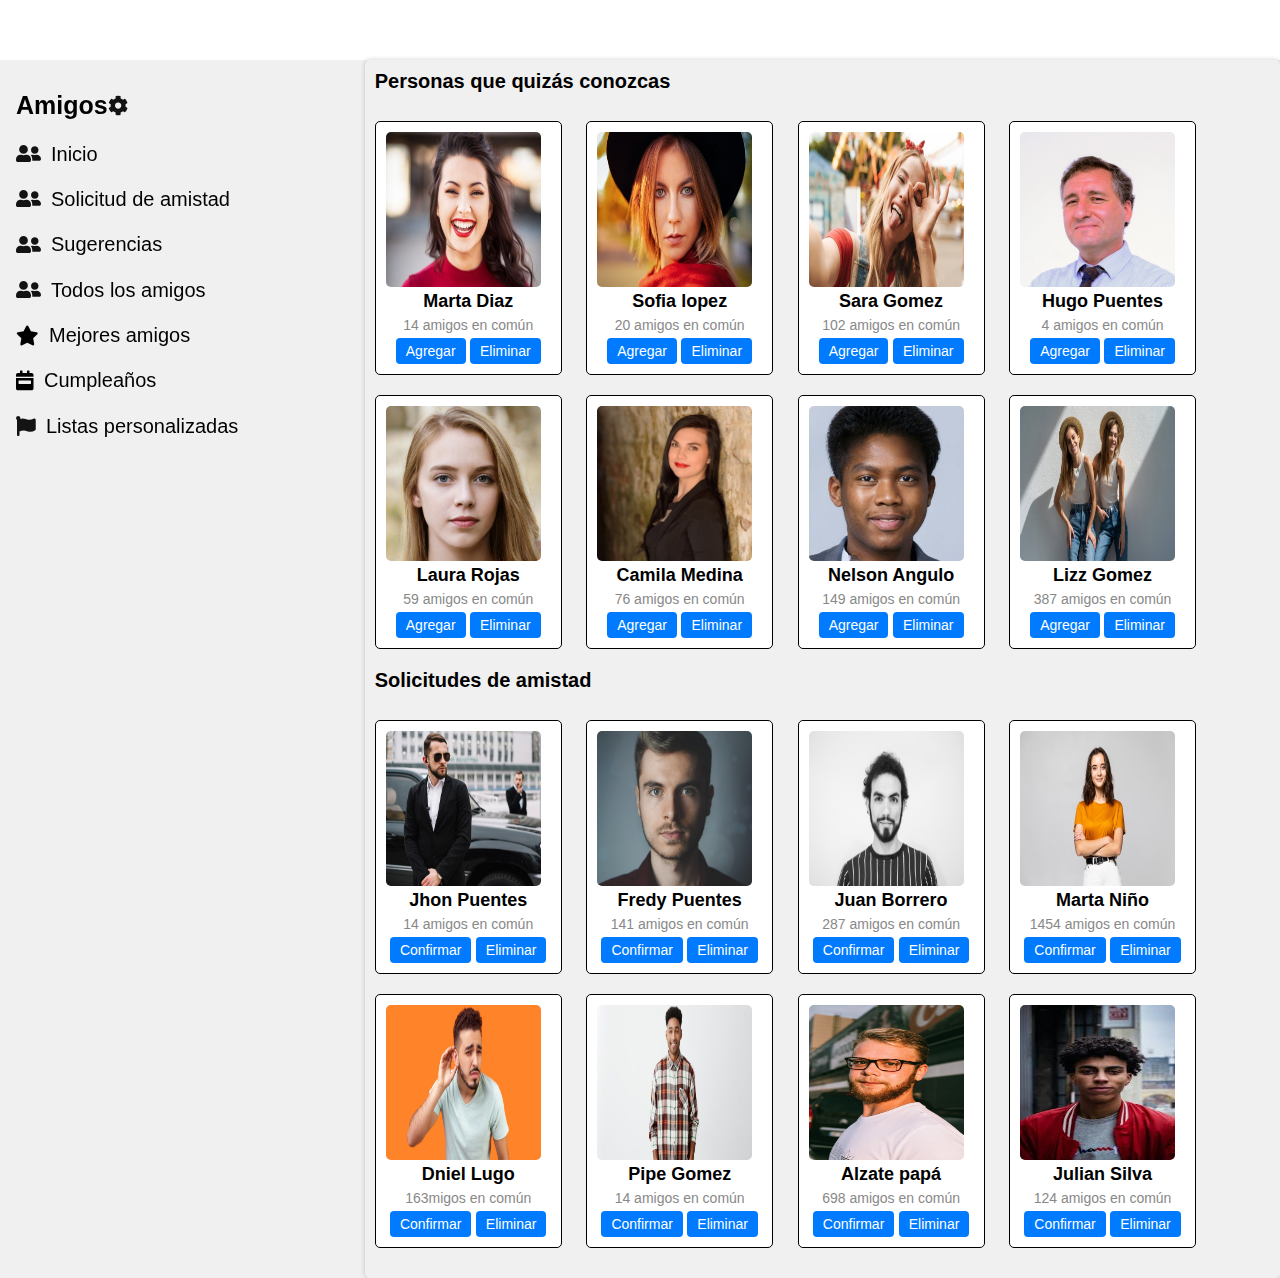
==== amigos.html @ 5ee20a71 "Store" ====
<!DOCTYPE html>
<html lang="en">
    
    <head>
        <meta charset="UTF-8">
        <meta http-equiv="X-UA-Compatible" content="IE=edge">
        <meta name="viewport" content="width=device-width, initial-scale=1.0">
        <link rel="shortcut icon" href="./images/logoFace.png" type="image/x-icon">
        <link rel="stylesheet" href="https://cdnjs.cloudflare.com/ajax/libs/font-awesome/5.15.4/css/all.min.css"
            integrity="sha512-1ycn6IcaQQ40/MKBW2W4Rhis/DbILU74C1vSrLJxCq57o941Ym01SwNsOMqvEBFlcgUa6xLiPY/NS5R+E6ztJQ=="
            crossorigin="anonymous" referrerpolicy="no-referrer" />
        <link rel="stylesheet" href="amigos.css">
        <title>Facebook</title>
    </head>
    



<body>
    <div class="content">
    <div class="container">
        <div class="left-panel">
            <ul>
                <li class="icono-amigos">
                    <strong>Amigos</strong>
                    <i class="fa fa-cog"></i>
                </li>
               
                <li>
                    <i class="fa fa-user-friends"></i>
                    <p>Inicio</p>
                </li>
                <li>
                    <i class="fa fa-user-friends"></i>
                    <p>Solicitud de amistad</p>
                </li>
                <li>
                    <i class="fa fa-user-friends"></i>
                    <p>Sugerencias</p>
                </li>
                <li>
                    <i class="fa fa-user-friends"></i>
                    <p>Todos los amigos</p>
                </li>
                <li>
                    <i class="fa fa-star"></i>
                    <p>Mejores amigos</p>
                </li>
                <li>
                    <i class="fas fa-calendar-week"></i>
                    <p> Cumpleaños</p>
                </li>
                <li>
                    <i class="fa fa-flag"></i>
                    <p>Listas personalizadas</p>
                </li>
            </ul>
        </div>

       <div class="suggested-friends">
    <h2>Personas que quizás conozcas</h2><br>
    <div class="friend">
        <div class="friend-box">
            <img src="./images/perfil1.jpg" alt="Perfil 1">
            <h3>Marta Diaz</h3>
            <p>14 amigos en común</p>
            <button>Agregar</button>
            <button>Eliminar</button>
        </div>
    </div>
         
    <div class="friend">
        <div class="friend-box">
            <img src="./images/perfil10.jpg" alt="Perfil 1">
            <h3>Sofia lopez</h3>
            <p>20 amigos en común</p>
        <button>Agregar</button>
        <button>Eliminar</button>
        </div>
    </div>
        
    <div class="friend">
        <div class="friend-box">
            <img src="./images/perfil11.jpg" alt="Perfil 1">
            <h3>Sara Gomez</h3>
            <p>102 amigos en común</p>
        <button>Agregar</button>
        <button>Eliminar</button>
        </div>
    </div>
        
    <div class="friend">
        <div class="friend-box">
            <img src="./images/perfil2.jpg" alt="Perfil 1">
            <h3>Hugo Puentes</h3>
            <p>4 amigos en común</p>
        <button>Agregar</button>
        <button>Eliminar</button>
        </div>
    </div>

    <div class="friend">
        <div class="friend-box">
            <img src="./images/perfil4.jpg" alt="Perfil 1">
            <h3>Laura Rojas</h3>
            <p>59 amigos en común</p>
        <button>Agregar</button>
        <button>Eliminar</button>
        </div>
    </div>

    <div class="friend">
        <div class="friend-box">
            <img src="./images/perfil9.jpg" alt="Perfil 1">
            <h3>Camila Medina</h3>
            <p>76 amigos en común</p>
        <button>Agregar</button>
        <button>Eliminar</button>
        </div>
    </div>

    <div class="friend">
        <div class="friend-box">
            <img src="./images/perfil12.jpg" alt="Perfil 1">
            <h3>Nelson Angulo</h3>
            <p>149 amigos en común</p>
        <button>Agregar</button>
        <button>Eliminar</button>
        </div>
    </div>

    <div class="friend">
        <div class="friend-box">
            <img src="./images/perfil14.jpg" alt="Perfil 1">
            <h3>Lizz Gomez</h3>
            <p>387 amigos en común</p>
        <button>Agregar</button>
        <button>Eliminar</button>
        </div>
    </div>

    <h2>Solicitudes de amistad</h2><br>
    <div class="friend">
        <div class="friend-box">
            <img src="./images/perfil15.jpg" alt="Perfil 1">
            <h3>Jhon Puentes</h3>
            <p>14 amigos en común</p>
            <button>Confirmar</button>
            <button>Eliminar</button>
        </div>
    </div>

    <div class="friend">
        <div class="friend-box">
            <img src="./images/perfil1.1.jpg" alt="Perfil 1">
            <h3>Fredy Puentes</h3>
            <p>141 amigos en común</p>
            <button>Confirmar</button>
            <button>Eliminar</button>
        </div>
    </div>

    <div class="friend">
        <div class="friend-box">
            <img src="./images/perfil1.2.jpeg" alt="Perfil 1">
            <h3>Juan Borrero</h3>
            <p>287 amigos en común</p>
            <button>Confirmar</button>
            <button>Eliminar</button>
        </div>
    </div>

    <div class="friend">
        <div class="friend-box">
            <img src="./images/perfil1.3.avif" alt="Perfil 1">
            <h3>Marta Niño</h3>
            <p>1454 amigos en común</p>
            <button>Confirmar</button>
            <button>Eliminar</button>
        </div>
    </div>

    <div class="friend">
        <div class="friend-box">
            <img src="./images/perfil1.4.webp" alt="Perfil 1">
            <h3>Dniel Lugo </h3>
            <p>163migos en común</p>
            <button>Confirmar</button>
            <button>Eliminar</button>
        </div>
    </div>

    <div class="friend">
        <div class="friend-box">
            <img src="./images/perfil1.5.jpg" alt="Perfil 1">
            <h3>Pipe Gomez</h3>
            <p>14 amigos en común</p>
            <button>Confirmar</button>
            <button>Eliminar</button>
        </div>
    </div>

    <div class="friend">
        <div class="friend-box">
            <img src="./images/perfil1.6.jpeg" alt="Perfil 1">
            <h3>Alzate papá</h3>
            <p>698 amigos en común</p>
            <button>Confirmar</button>
            <button>Eliminar</button>
        </div>
    </div>

    <div class="friend">
        <div class="friend-box">
            <img src="./images/perfil1.7.jpeg" alt="Perfil 1">
            <h3>Julian Silva</h3>
            <p>124 amigos en común</p>
            <button>Confirmar</button>
            <button>Eliminar</button>
        </div>
    </div>
</div>
</body>
</html>
---- amigos.css ----
*{
    margin:0;
    padding:0;
    box-sizing: border-box;
    font-family: sans-serif;
}

nav{
    height:70px;
    width:100%;
    padding: 0 2rem;
    display:flex;
    justify-content: space-between;
    background-color: #fff;
    box-shadow: 0px 1px 3px #ffffff;
    position:sticky;
    top:0;
    z-index:99;
}

nav .nav-left, nav .nav-right{
    display:flex;
    align-items: center;
}

nav .nav-left > img{
    width:40px;
}

nav .nav-left > input{
    height:40px;
    padding:5px 10px;
    border:none;
    border-radius: 25px;
    outline:none;
    background-color: #f0f0f0;
    margin-left: 10px;
}

nav .nav-middle{
    display:flex;
    align-items:flex-end;
    padding-bottom: 5px;
}

nav .nav-middle a{
    text-decoration: none;
    color:#333;
    padding:10px;
    margin:0px 10px;
}

nav .nav-middle a.active{
    color:royalblue;
    position:relative;
}

nav .nav-middle a.active::after{
    content:'';
    width:100%;
    height:3px;
    position:absolute;
    bottom:0;
    left:0;
    background:royalblue;
}

nav .nav-middle a > i{
    font-size: 25px;
}

nav .nav-right .profile, .container .left-panel .profile{
    background: url('./images/dp.jpg');
    height:30px;
    width:30px;
    background-size: cover;
    border-radius: 50%;
    cursor: pointer;
}

nav .nav-right a{
    text-decoration: none;
    color:#333;
    height:40px;
    width:40px;
    border-radius: 50%;
    background:#eee;
    display:grid;
    place-items: center;
    margin-left:1rem;
}

nav .nav-right a > i{
    font-size:18px;
}

.navbar {
    position: fixed; /* Fija la barra de navegación */
    top: 0; /* La fija en la parte superior de la ventana del navegador */
    width: 100%; /* Ancho completo */
    background-color: #333; /* Cambia el color de fondo según tu preferencia */
    z-index: 100; /* Asegura que esté encima de otros elementos */
}

.content {
    padding-top: 60px; /* Agrega un relleno en la parte superior del contenido para evitar que se superponga con la barra de navegación */
}


.container{
    background:#f0f0f0;
    display:flex;
}

.left-panel ul li strong {
    font-size: 25px; /* Puedes ajustar este valor según tus necesidades */
}

/* Aumenta el espacio interno a la derecha en el div left-panel */
.left-panel {
    padding-right: 1px; /* Ajusta la cantidad de espacio a tu preferencia */
}


.left-panel p {
    font-size: 20px;
}



.container .left-panel, .container .right-panel{
    position: sticky;
    top:70px;
    width:370px;
    height:calc(100vh - 70px);
}

.icono-amigos i {
    margin-right: 200px; /* Puedes ajustar el valor según la separación deseada */
}


.container .left-panel ul{
    padding:10px 0px;
}

.container .left-panel ul li{
    list-style: none;
    display: flex;
    padding:.7rem 1rem;
    align-items: center;
    transition: .3s;
    border-radius: 5px;
    cursor: pointer;
}

.container .left-panel ul li:hover{
    background:#c8c0c0;
}

.container .left-panel ul li > p{
    margin-left: 10px;
}

.container .left-panel ul li > i{
    font-size:20px;
    color:rgb(18, 19, 18);
}

.container .left-panel ul li > i.fa-calendar-week{
    color:rgb(0, 0, 0);
}

.container .left-panel ul li i.fa-briefcase{
    color:rgb(0, 0, 0);
}

.container .left-panel ul li i.fa-star{
    color:rgb(0, 0, 0);
}

.container .left-panel ul li i.fa-hands-helping{
    color:indianred;
}

.container .left-panel .footer-links{
    padding:5px 1rem;
}

.container .left-panel .footer-links a{
    text-decoration: none;
    color:#333;
    font-size:12px;
}


/* Estilos para la sección de personas sugeridas */
.suggested-friends {
    background: #f0f0f0;
    padding: 10px;
    margin-left: 20px;
    flex-grow: 1;
    border-radius: 5px;
    box-shadow: 0px 0px 5px rgba(0, 0, 0, 0.2);
}

.suggested-friends h2 {
    font-size: 20px;
    margin-bottom: 10px;
}

/* Agrega el siguiente estilo CSS para las imágenes de las personas */
.suggested-friends .friend {
    display: inline-block; /* Muestra las imágenes en línea (horizontalmente) */
    margin-right: 20px; /* Añade un margen derecho entre las imágenes */
    vertical-align: top; /* Alinea las imágenes en la parte superior */
}

/* Estilo opcional para evitar que la última imagen tenga margen derecho */
.suggested-friends .friend:last-child {
    margin-right: 0;
}


.friend {
    display: flex;
    flex-direction: column;
    align-items: center;
    text-align: center;
    margin-bottom: 20px;
}

.friend img {
    width: 155px;
    height: 155px;
    border-radius: 5px;
    margin-right: 10px;
}

.friend h3 {
    font-size: 18px;
    margin: 0;
}

.friend p {
    font-size: 14px;
    color: #888;
    margin: 5px 0;
}

.eliminar {
    background-color: #f0f0f0;
}


.friend button {
    padding: 5px 10px;
    font-size: 14px;
    background-color: #007BFF;
    color: #fff;
    border: none;
    border-radius: 4px;
    cursor: pointer;
}


.friend-box {
    border: 1px solid #000000; /* Agrega un borde */
    padding: 10px; /* Añade espacio alrededor del contenido */
    border-radius: 5px; /* Aplica esquinas redondeadas */
    background-color: #ffffff; /* Define un color de fondo */
}
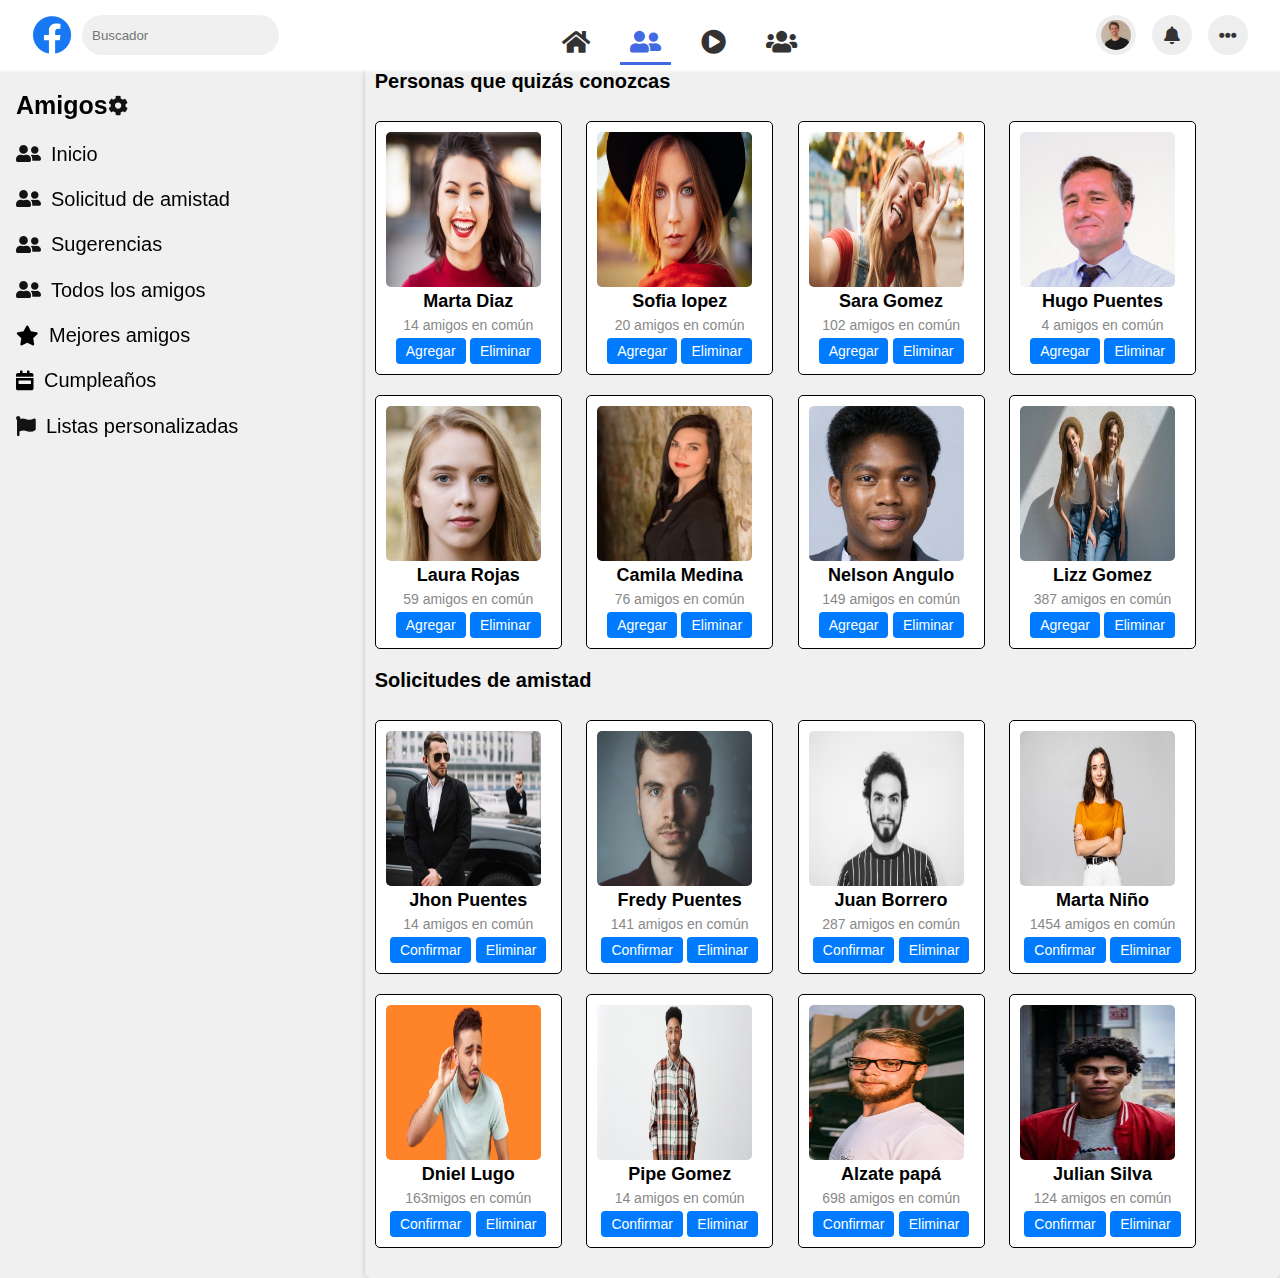
==== commit d3bb0848: "todo" ====
--- a/amigos.html
+++ b/amigos.html
@@ -13,7 +13,48 @@
         <title>Facebook</title>
     </head>
     
-
+<header>
+    <div class="navbar">
+    <nav>
+        <div class="nav-left">
+            <img src="./images/logoFace.png" alt="Logo">
+            <input type="text" placeholder="Buscador">
+        </div>
+
+        <div class="nav-middle">
+            <a href="./index.html">
+                <i class="fa fa-home"></i>
+            </a>
+
+            <a href="amigos.html" class="active">
+                <i class="fa fa-user-friends"></i>
+            </a>
+
+            <a href="videos.html">
+                <i class="fa fa-play-circle"></i>
+            </a>
+
+            <a href="grupos.html">
+                <i class="fa fa-users"></i>
+            </a>
+        </div>
+
+        <div class="nav-right">
+            <a href="./perfil.html">
+                <span class="profile"></span>
+                </a>
+
+            <a href="#">
+                <i class="fa fa-bell"></i>
+            </a>
+
+            <a href="#">
+                <i class="fas fa-ellipsis-h"></i>
+            </a>
+        </div>
+    </nav>
+</div>
+</header>
 
 
 <body>
